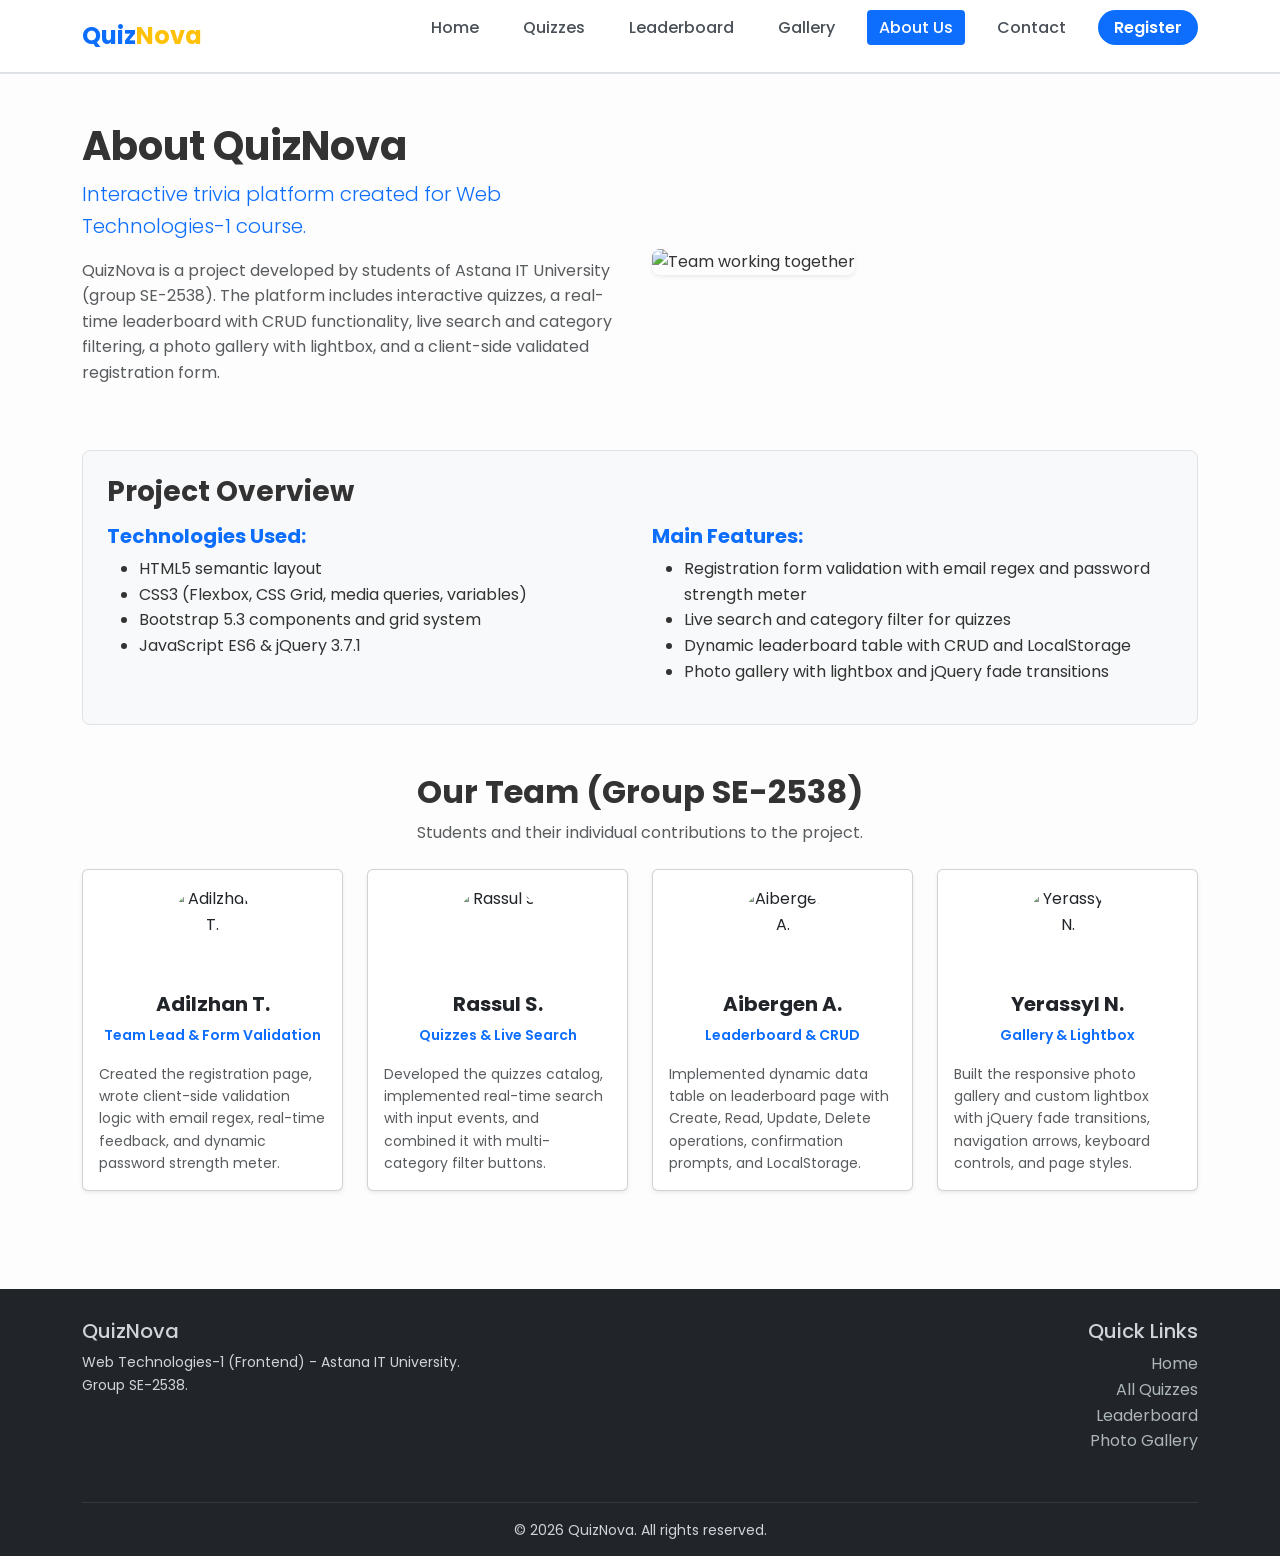
==== about.html @ 50691d1d "complete all Endterm requirements for QuizNova" ====
<!DOCTYPE html>
<html lang="en">
<head>
  <meta charset="UTF-8">
  <meta name="viewport" content="width=device-width, initial-scale=1.0">
  <title>QuizNova - About Us</title>
  
  <link rel="preconnect" href="https://fonts.googleapis.com">
  <link rel="preconnect" href="https://fonts.gstatic.com" crossorigin>
  <link href="https://fonts.googleapis.com/css2?family=Poppins:wght@400;500;600;700&display=swap" rel="stylesheet">
  
  <link href="https://cdn.jsdelivr.net/npm/bootstrap@5.3.3/dist/css/bootstrap.min.css" rel="stylesheet">
  <link rel="stylesheet" href="css/style.css">
</head>
<body>

  <header class="custom-header">
    <div class="container header-container">
      <a href="index.html" class="site-logo">Quiz<span>Nova</span></a>
      <nav class="custom-nav">
        <ul>
          <li><a href="index.html">Home</a></li>
          <li><a href="quizzes.html">Quizzes</a></li>
          <li><a href="leaderboard.html">Leaderboard</a></li>
          <li><a href="gallery.html">Gallery</a></li>
          <li><a href="about.html" class="active">About Us</a></li>
          <li><a href="contact.html">Contact</a></li>
          <li><a href="register.html" class="btn-nav-register">Register</a></li>
        </ul>
      </nav>
    </div>
  </header>

  <main class="container my-5">
    
    <section class="row align-items-center mb-5">
      <div class="col-12 col-md-6 mb-4 mb-md-0">
        <h1 class="fw-bold">About QuizNova</h1>
        <p class="lead text-primary">Interactive trivia platform created for Web Technologies-1 course.</p>
        <p class="text-muted">
          QuizNova is a project developed by students of Astana IT University (group SE-2538). 
          The platform includes interactive quizzes, a real-time leaderboard with CRUD functionality, live search and category filtering, a photo gallery with lightbox, and a client-side validated registration form.
        </p>
      </div>
      <div class="col-12 col-md-6">
        <img src="https://images.unsplash.com/photo-1522071820081-009f0129c71c?w=600&auto=format&fit=crop&q=60" 
             alt="Team working together" 
             class="img-fluid rounded-3 shadow-sm" 
             loading="lazy">
      </div>
    </section>

    <section class="p-4 bg-light rounded-3 border mb-5">
      <h3 class="fw-bold mb-3">Project Overview</h3>
      <div class="row g-4">
        <div class="col-md-6">
          <h5 class="fw-bold text-primary">Technologies Used:</h5>
          <ul>
            <li>HTML5 semantic layout</li>
            <li>CSS3 (Flexbox, CSS Grid, media queries, variables)</li>
            <li>Bootstrap 5.3 components and grid system</li>
            <li>JavaScript ES6 & jQuery 3.7.1</li>
          </ul>
        </div>
        <div class="col-md-6">
          <h5 class="fw-bold text-primary">Main Features:</h5>
          <ul>
            <li>Registration form validation with email regex and password strength meter</li>
            <li>Live search and category filter for quizzes</li>
            <li>Dynamic leaderboard table with CRUD and LocalStorage</li>
            <li>Photo gallery with lightbox and jQuery fade transitions</li>
          </ul>
        </div>
      </div>
    </section>

    <section>
      <div class="text-center mb-4">
        <h2 class="fw-bold">Our Team (Group SE-2538)</h2>
        <p class="text-muted">Students and their individual contributions to the project.</p>
      </div>

      <div class="row g-4">
        
        <div class="col-12 col-md-6 col-lg-3">
          <div class="card h-100 text-center shadow-sm p-3">
            <img src="https://images.unsplash.com/photo-1534528741775-53994a69daeb?w=300&auto=format&fit=crop&q=60" 
                 class="rounded-circle mx-auto mb-3" 
                 style="width: 90px; height: 90px; object-fit: cover;" 
                 alt="Adilzhan T." 
                 loading="lazy">
            <div class="card-body p-0">
              <h5 class="card-title fw-bold">Adilzhan T.</h5>
              <p class="text-primary small fw-semibold">Team Lead & Form Validation</p>
              <p class="card-text text-muted small text-start">
                Created the registration page, wrote client-side validation logic with email regex, real-time feedback, and dynamic password strength meter.
              </p>
            </div>
          </div>
        </div>

        <div class="col-12 col-md-6 col-lg-3">
          <div class="card h-100 text-center shadow-sm p-3">
            <img src="https://images.unsplash.com/photo-1507003211169-0a1dd7228f2d?w=300&auto=format&fit=crop&q=60" 
                 class="rounded-circle mx-auto mb-3" 
                 style="width: 90px; height: 90px; object-fit: cover;" 
                 alt="Rassul S." 
                 loading="lazy">
            <div class="card-body p-0">
              <h5 class="card-title fw-bold">Rassul S.</h5>
              <p class="text-primary small fw-semibold">Quizzes & Live Search</p>
              <p class="card-text text-muted small text-start">
                Developed the quizzes catalog, implemented real-time search with input events, and combined it with multi-category filter buttons.
              </p>
            </div>
          </div>
        </div>

        <div class="col-12 col-md-6 col-lg-3">
          <div class="card h-100 text-center shadow-sm p-3">
            <img src="https://images.unsplash.com/photo-1500648767791-00dcc994a43e?w=300&auto=format&fit=crop&q=60" 
                 class="rounded-circle mx-auto mb-3" 
                 style="width: 90px; height: 90px; object-fit: cover;" 
                 alt="Aibergen A." 
                 loading="lazy">
            <div class="card-body p-0">
              <h5 class="card-title fw-bold">Aibergen A.</h5>
              <p class="text-primary small fw-semibold">Leaderboard & CRUD</p>
              <p class="card-text text-muted small text-start">
                Implemented dynamic data table on leaderboard page with Create, Read, Update, Delete operations, confirmation prompts, and LocalStorage.
              </p>
            </div>
          </div>
        </div>

        <div class="col-12 col-md-6 col-lg-3">
          <div class="card h-100 text-center shadow-sm p-3">
            <img src="https://images.unsplash.com/photo-1517841905240-472988babdf9?w=300&auto=format&fit=crop&q=60" 
                 class="rounded-circle mx-auto mb-3" 
                 style="width: 90px; height: 90px; object-fit: cover;" 
                 alt="Yerassyl N." 
                 loading="lazy">
            <div class="card-body p-0">
              <h5 class="card-title fw-bold">Yerassyl N.</h5>
              <p class="text-primary small fw-semibold">Gallery & Lightbox</p>
              <p class="card-text text-muted small text-start">
                Built the responsive photo gallery and custom lightbox with jQuery fade transitions, navigation arrows, keyboard controls, and page styles.
              </p>
            </div>
          </div>
        </div>

      </div>
    </section>

  </main>

  <a href="#" class="floating-back-btn" title="Back to top">↑</a>

  <footer class="custom-footer">
    <div class="container">
      <div class="row">
        <div class="col-12 col-md-6 mb-3">
          <h5>QuizNova</h5>
          <p class="small">Web Technologies-1 (Frontend) - Astana IT University.<br>Group SE-2538.</p>
        </div>
        <div class="col-12 col-md-6 text-md-end mb-3">
          <h5>Quick Links</h5>
          <ul class="list-unstyled">
            <li><a href="index.html">Home</a></li>
            <li><a href="quizzes.html">All Quizzes</a></li>
            <li><a href="leaderboard.html">Leaderboard</a></li>
            <li><a href="gallery.html">Photo Gallery</a></li>
          </ul>
        </div>
      </div>
      <hr class="border-secondary">
      <div class="text-center small">
        &copy; 2026 QuizNova. All rights reserved.
      </div>
    </div>
  </footer>

  <script src="https://code.jquery.com/jquery-3.7.1.min.js"></script>
  <script src="https://cdn.jsdelivr.net/npm/bootstrap@5.3.3/dist/js/bootstrap.bundle.min.js"></script>
  <script src="js/script.js"></script>
</body>
</html>
---- css/style.css ----
/* ========================================================
   PROJECT: AITU QuizHub (Quiz & Trivia Website)
   CSS Stylesheet: /css/style.css
   Course: Web Technologies-1 (Frontend) - Astana IT University
   ======================================================== */

/* 1. CSS VARIABLES (:root) - Требование: минимум 3 переменные */
:root {
  --primary-color: #0d6efd;
  --primary-hover: #0b5ed7;
  --secondary-color: #ffc107;
  --dark-bg: #212529;
  --light-bg: #f8f9fa;
  --text-main: #333333;
  --border-color: #dee2e6;
}

/* 2. BASE STYLES & GOOGLE FONTS */
* {
  box-sizing: border-box;
  margin: 0;
  padding: 0;
}

body {
  font-family: 'Poppins', sans-serif;
  color: var(--text-main);
  background-color: #fdfdfd;
  line-height: 1.6;
  min-height: 100vh;
  display: flex;
  flex-direction: column;
}

main {
  flex: 1; /* Чтобы подвал всегда был прижат к низу страницы */
}

/* 3. HEADER & NAVIGATION (FLEXBOX) - Требование: Flexbox в header */
.custom-header {
  background-color: #ffffff;
  border-bottom: 2px solid var(--border-color);
  padding: 15px 0;
}

.header-container {
  display: flex;
  justify-content: space-between;
  align-items: center;
}

.site-logo {
  font-size: 1.5rem;
  font-weight: 700;
  color: var(--primary-color);
  text-decoration: none;
}

.site-logo span {
  color: var(--secondary-color);
}

.custom-nav ul {
  display: flex;
  list-style: none;
  gap: 20px;
}

.custom-nav a {
  text-decoration: none;
  color: #495057;
  font-weight: 500;
  padding: 6px 12px;
  border-radius: 4px;
  transition: all 0.2s ease;
}

/* :hover и :focus на ссылках навигации */
.custom-nav a:hover,
.custom-nav a:focus {
  color: var(--primary-color);
  background-color: #e9ecef;
  outline: none;
}

.custom-nav a.active {
  color: #ffffff;
  background-color: var(--primary-color);
}

/* 4. HERO SECTION */
.hero-section {
  background: linear-gradient(135deg, #0d6efd 0%, #004085 100%);
  color: #ffffff;
  padding: 60px 0;
  border-radius: 0 0 20px 20px;
  margin-bottom: 40px;
}

/* 5. FLEXBOX STATS BLOCK - Демонстрация Flexbox */
.stats-flex-container {
  display: flex;
  justify-content: space-around;
  flex-wrap: wrap;
  gap: 20px;
  margin-top: 30px;
}

.stat-item {
  background-color: #ffffff;
  padding: 20px 30px;
  border-radius: 10px;
  border: 1px solid var(--border-color);
  text-align: center;
  flex: 1;
  min-width: 180px;
}

.stat-number {
  font-size: 2rem;
  font-weight: bold;
  color: var(--primary-color);
}

/* 6. CSS GRID - Требование: Layout with Grid */
.quizzes-grid {
  display: grid;
  grid-template-columns: repeat(3, 1fr);
  gap: 25px;
  margin-top: 25px;
}

/* 7. POSITIONING (RELATIVE & ABSOLUTE) - Требование: позиционирование */
.quiz-card-wrapper {
  position: relative; /* Относительное позиционирование для родителя */
  background: #ffffff;
  border: 1px solid var(--border-color);
  border-radius: 10px;
  overflow: hidden;
  box-shadow: 0 4px 6px rgba(0,0,0,0.05);
  transition: transform 0.2s ease;
}

.quiz-card-wrapper:hover {
  transform: translateY(-5px);
}

.quiz-badge {
  position: absolute; /* Абсолютное позиционирование для бейджа */
  top: 15px;
  right: 15px;
  background-color: var(--secondary-color);
  color: #000;
  font-weight: bold;
  font-size: 0.75rem;
  padding: 4px 10px;
  border-radius: 20px;
  text-transform: uppercase;
}

/* POSITIONING (FIXED) - Плавающая кнопка помощи / наверх */
.floating-back-btn {
  position: fixed;
  bottom: 20px;
  right: 20px;
  background-color: var(--dark-bg);
  color: #fff;
  border-radius: 50%;
  width: 45px;
  height: 45px;
  display: flex;
  align-items: center;
  justify-content: center;
  text-decoration: none;
  font-weight: bold;
  box-shadow: 0 4px 8px rgba(0,0,0,0.3);
  z-index: 1000;
}

.floating-back-btn:hover {
  background-color: var(--primary-color);
  color: #ffffff;
}

/* 8. BUTTONS (:hover & :focus) */
.custom-btn {
  background-color: var(--primary-color);
  color: #ffffff;
  padding: 10px 24px;
  border-radius: 6px;
  border: none;
  font-size: 1rem;
  cursor: pointer;
  text-decoration: none;
  display: inline-block;
  transition: background-color 0.2s;
}

.custom-btn:hover {
  background-color: var(--primary-hover);
  color: #ffffff;
}

.custom-btn:focus {
  outline: 3px solid rgba(13, 110, 253, 0.4);
}

/* 9. PSEUDO-CLASS :nth-child() - Требование: стилизация таблицы лидеров */
.leaderboard-table {
  width: 100%;
  border-collapse: collapse;
  margin-top: 20px;
  background-color: #fff;
  border-radius: 8px;
  overflow: hidden;
}

.leaderboard-table th,
.leaderboard-table td {
  padding: 14px 18px;
  text-align: left;
  border-bottom: 1px solid var(--border-color);
}

.leaderboard-table thead {
  background-color: var(--dark-bg);
  color: #ffffff;
}

/* Чередование строк таблицы через :nth-child */
.leaderboard-table tbody tr:nth-child(even) {
  background-color: #f2f7ff;
}

.leaderboard-table tbody tr:hover {
  background-color: #e2edff;
}

/* Выделение первого места золотым цветом через :nth-child(1) */
.leaderboard-table tbody tr:nth-child(1) td:first-child {
  font-weight: bold;
  color: #d4a000;
}

/* 10. FOOTER STYLING */
.custom-footer {
  background-color: var(--dark-bg);
  color: #ced4da;
  padding: 30px 0 15px 0;
  margin-top: 50px;
}

.custom-footer a {
  color: #adb5bd;
  text-decoration: none;
}

.custom-footer a:hover {
  color: #ffffff;
}

/* 11. RESPONSIVE DESIGN (@media queries) - Требование: минимум 2 брейкпоинта */

/* Брейкпоинт 1: Планшеты (меньше 992px) */
@media (max-width: 992px) {
  .quizzes-grid {
    grid-template-columns: repeat(2, 1fr); /* 2 колонки вместо 3 */
  }

  .hero-section h1 {
    font-size: 2rem;
  }
}

/* Брейкпоинт 2: Мобильные телефоны (меньше 768px) */
@media (max-width: 768px) {
  /* Меню перестраивается в колонку */
  .header-container {
    flex-direction: column;
    gap: 15px;
  }

  .custom-nav ul {
    flex-direction: column;
    text-align: center;
    gap: 10px;
    width: 100%;
  }

  .quizzes-grid {
    grid-template-columns: 1fr; /* 1 колонка на смартфонах */
  }

  .stats-flex-container {
    flex-direction: column;
  }

  .stat-item {
    width: 100%;
  }
}


.btn-nav-register {
  background-color: var(--primary-color) !important;
  color: #ffffff !important;
  font-weight: 600 !important;
  border-radius: 20px !important;
  padding: 6px 16px !important;
  transition: all 0.2s ease !important;
}

.btn-nav-register:hover {
  background-color: var(--primary-hover) !important;
  box-shadow: 0 3px 8px rgba(13, 110, 253, 0.4);
}

.password-strength-meter {
  height: 8px;
  background-color: #e9ecef;
  border-radius: 4px;
  overflow: hidden;
  margin-top: 8px;
  margin-bottom: 5px;
}

.password-strength-bar {
  height: 100%;
  width: 0%;
  transition: width 0.3s ease, background-color 0.3s ease;
}

.strength-weak {
  width: 33%;
  background-color: #dc3545;
}

.strength-medium {
  width: 66%;
  background-color: #ffc107;
}

.strength-strong {
  width: 100%;
  background-color: #198754;
}

.password-feedback-text {
  font-size: 0.85rem;
  font-weight: 500;
}

.realtime-feedback {
  font-size: 0.85rem;
  margin-top: 4px;
  display: flex;
  align-items: center;
  gap: 5px;
}

.realtime-feedback.valid {
  color: #198754;
}

.realtime-feedback.invalid {
  color: #dc3545;
}

.search-wrapper {
  position: relative;
  max-width: 600px;
  margin: 0 auto 25px auto;
}

.search-wrapper .search-icon {
  position: absolute;
  left: 15px;
  top: 50%;
  transform: translateY(-50%);
  color: #6c757d;
  font-size: 1.1rem;
}

.search-wrapper input {
  padding-left: 45px;
  padding-right: 40px;
  height: 48px;
  border-radius: 25px;
  border: 2px solid #dee2e6;
  font-size: 1rem;
  transition: border-color 0.2s, box-shadow 0.2s;
}

.search-wrapper input:focus {
  border-color: var(--primary-color);
  box-shadow: 0 0 0 0.25rem rgba(13, 110, 253, 0.15);
}

.search-wrapper .clear-search-btn {
  position: absolute;
  right: 15px;
  top: 50%;
  transform: translateY(-50%);
  background: none;
  border: none;
  color: #6c757d;
  font-size: 1.2rem;
  cursor: pointer;
  display: none;
}

.search-wrapper .clear-search-btn:hover {
  color: #000;
}

.category-filter-btn {
  border-radius: 20px;
  padding: 6px 18px;
  font-size: 0.9rem;
  transition: all 0.2s;
}

.category-filter-btn.active {
  background-color: var(--primary-color);
  color: #fff;
  border-color: var(--primary-color);
  box-shadow: 0 2px 6px rgba(13, 110, 253, 0.3);
}

.crud-table-header {
  display: flex;
  justify-content: space-between;
  align-items: center;
  flex-wrap: wrap;
  gap: 15px;
  margin-bottom: 20px;
}

.table-action-btn {
  padding: 4px 10px;
  font-size: 0.85rem;
  border-radius: 5px;
  margin-right: 5px;
}

.row-highlight {
  animation: rowHighlightAnim 1.8s ease-out;
}

@keyframes rowHighlightAnim {
  0% { background-color: #d1e7dd; }
  100% { background-color: transparent; }
}

.gallery-grid {
  display: grid;
  grid-template-columns: repeat(3, 1fr);
  gap: 24px;
}

@media (max-width: 992px) {
  .gallery-grid {
    grid-template-columns: repeat(2, 1fr);
  }
}

@media (max-width: 576px) {
  .gallery-grid {
    grid-template-columns: 1fr;
  }
}

.gallery-card {
  position: relative;
  border-radius: 12px;
  overflow: hidden;
  box-shadow: 0 4px 12px rgba(0,0,0,0.08);
  cursor: pointer;
  background-color: #fff;
  transition: transform 0.3s ease, box-shadow 0.3s ease;
}

.gallery-card:hover {
  transform: translateY(-6px);
  box-shadow: 0 8px 24px rgba(0,0,0,0.15);
}

.gallery-card img {
  width: 100%;
  height: 220px;
  object-fit: cover;
  transition: transform 0.4s ease;
}

.gallery-card:hover img {
  transform: scale(1.05);
}

.gallery-card .gallery-info {
  padding: 14px 18px;
}

.gallery-card .gallery-badge {
  position: absolute;
  top: 12px;
  right: 12px;
  background-color: rgba(13, 110, 253, 0.9);
  color: #fff;
  font-size: 0.75rem;
  font-weight: 600;
  padding: 4px 10px;
  border-radius: 20px;
  backdrop-filter: blur(4px);
}

.custom-lightbox {
  position: fixed;
  top: 0;
  left: 0;
  width: 100vw;
  height: 100vh;
  background-color: rgba(0, 0, 0, 0.92);
  z-index: 10500;
  display: none;
  justify-content: center;
  align-items: center;
  flex-direction: column;
}

.lightbox-content-box {
  position: relative;
  max-width: 85vw;
  max-height: 80vh;
  display: flex;
  flex-direction: column;
  align-items: center;
}

.lightbox-content-box img {
  max-width: 100%;
  max-height: 72vh;
  border-radius: 8px;
  box-shadow: 0 10px 40px rgba(0,0,0,0.8);
  object-fit: contain;
}

.lightbox-caption-box {
  color: #f8f9fa;
  margin-top: 15px;
  text-align: center;
}

.lightbox-caption-box h5 {
  font-size: 1.15rem;
  margin-bottom: 4px;
  font-weight: 600;
}

.lightbox-caption-box p {
  font-size: 0.9rem;
  color: #adb5bd;
  margin-bottom: 0;
}

.lightbox-btn {
  background-color: rgba(255, 255, 255, 0.15);
  border: 1px solid rgba(255, 255, 255, 0.3);
  color: #ffffff;
  width: 50px;
  height: 50px;
  border-radius: 50%;
  font-size: 1.5rem;
  cursor: pointer;
  display: flex;
  align-items: center;
  justify-content: center;
  transition: all 0.2s ease;
  user-select: none;
}

.lightbox-btn:hover {
  background-color: rgba(255, 255, 255, 0.35);
  color: #ffffff;
  transform: scale(1.1);
}

.lightbox-nav-prev {
  position: absolute;
  left: 30px;
  top: 50%;
  transform: translateY(-50%);
}

.lightbox-nav-next {
  position: absolute;
  right: 30px;
  top: 50%;
  transform: translateY(-50%);
}

.lightbox-close-btn {
  position: absolute;
  top: 25px;
  right: 35px;
  font-size: 2rem;
  line-height: 1;
}

.lightbox-counter-badge {
  position: absolute;
  top: 30px;
  left: 35px;
  color: #ced4da;
  font-size: 0.95rem;
  font-weight: 500;
}


.quiz-option-btn {
  display: block;
  width: 100%;
  text-align: left;
  padding: 12px 18px;
  margin-bottom: 10px;
  background-color: #f8f9fa;
  border: 2px solid #dee2e6;
  border-radius: 8px;
  font-size: 0.95rem;
  font-weight: 500;
  color: #333;
  transition: all 0.2s ease;
  cursor: pointer;
}

.quiz-option-btn:hover:not(:disabled) {
  background-color: #e9ecef;
  border-color: var(--primary-color);
  transform: translateX(4px);
}

.quiz-option-btn.correct {
  background-color: #d1e7dd !important;
  border-color: #198754 !important;
  color: #0f5132 !important;
  font-weight: 600;
}

.quiz-option-btn.wrong {
  background-color: #f8d7da !important;
  border-color: #dc3545 !important;
  color: #842029 !important;
  font-weight: 600;
}
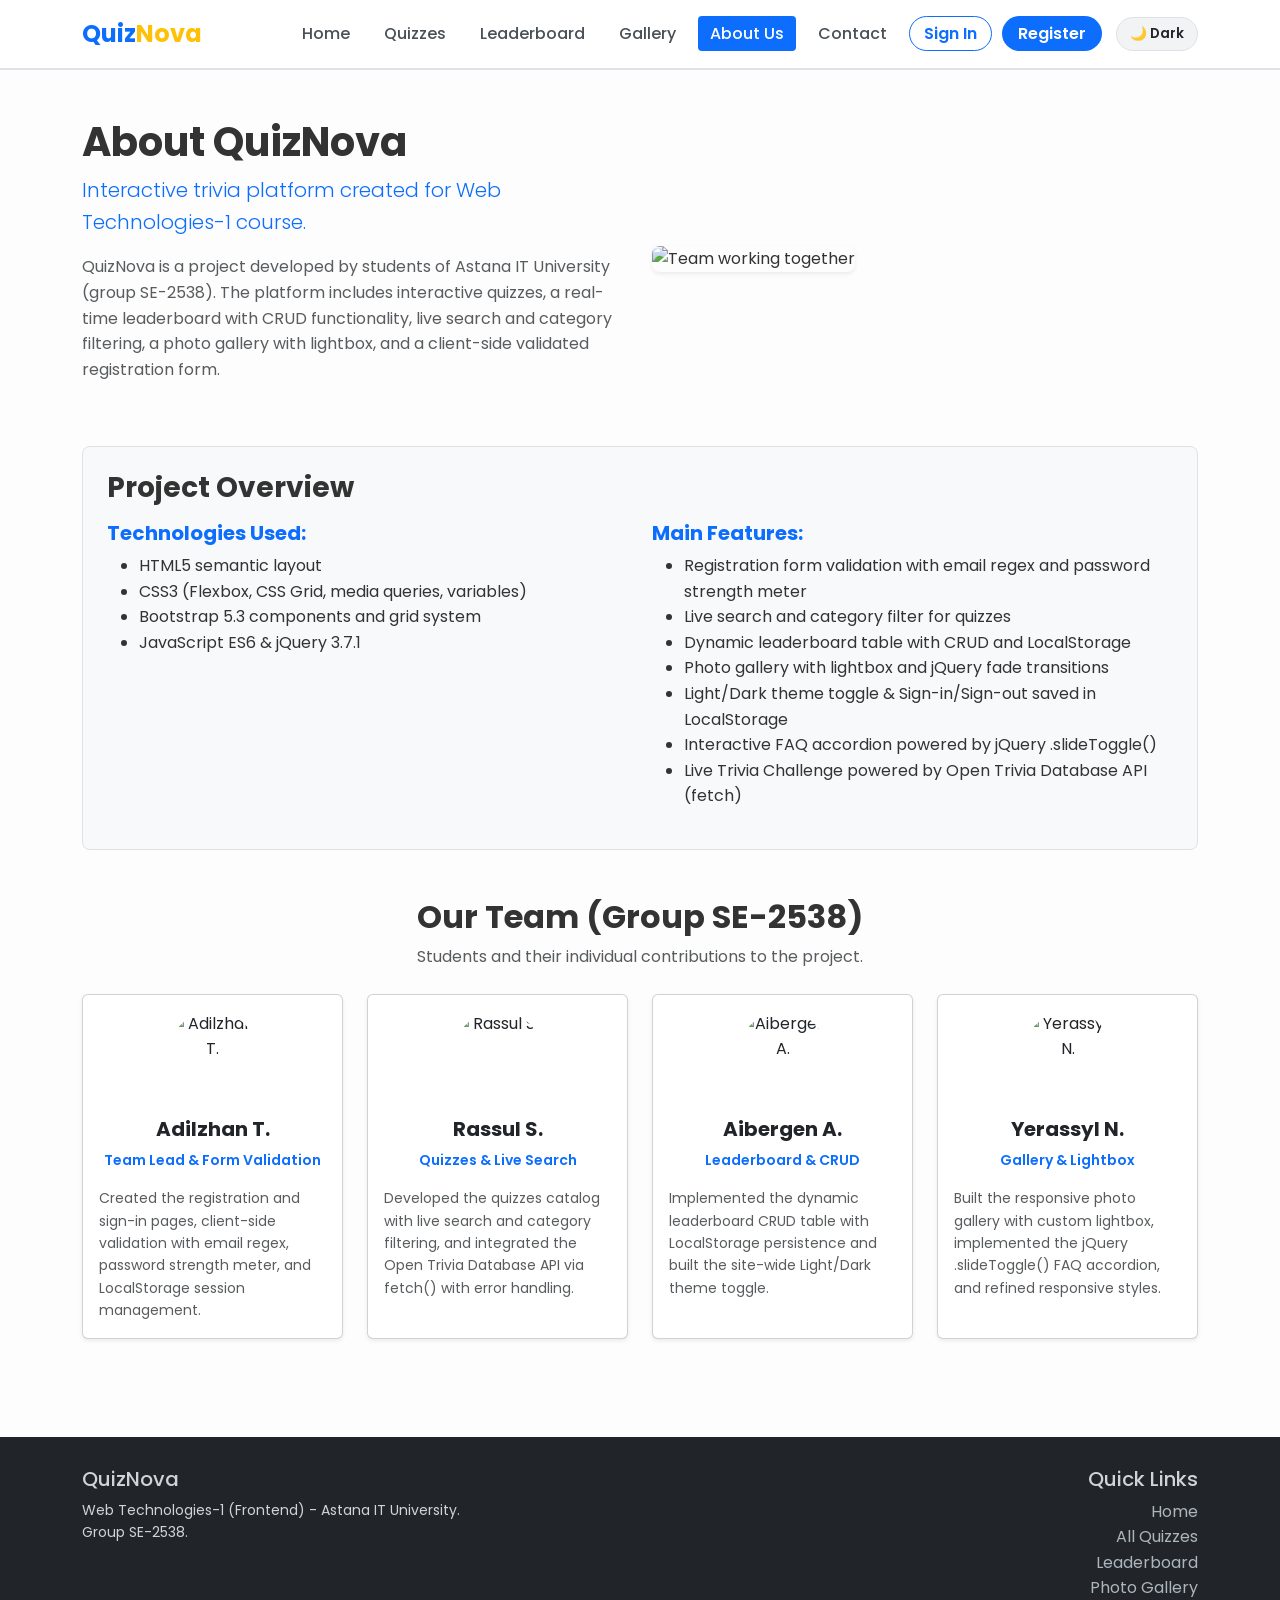
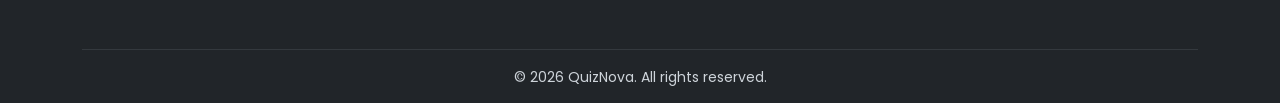
==== commit 9c4cabc9: "Add files via upload" ====
--- a/about.html
+++ b/about.html
@@ -1,188 +1,210 @@
-<!DOCTYPE html>
-<html lang="en">
-<head>
-  <meta charset="UTF-8">
-  <meta name="viewport" content="width=device-width, initial-scale=1.0">
-  <title>QuizNova - About Us</title>
-  
-  <link rel="preconnect" href="https://fonts.googleapis.com">
-  <link rel="preconnect" href="https://fonts.gstatic.com" crossorigin>
-  <link href="https://fonts.googleapis.com/css2?family=Poppins:wght@400;500;600;700&display=swap" rel="stylesheet">
-  
-  <link href="https://cdn.jsdelivr.net/npm/bootstrap@5.3.3/dist/css/bootstrap.min.css" rel="stylesheet">
-  <link rel="stylesheet" href="css/style.css">
-</head>
-<body>
-
-  <header class="custom-header">
-    <div class="container header-container">
-      <a href="index.html" class="site-logo">Quiz<span>Nova</span></a>
-      <nav class="custom-nav">
-        <ul>
-          <li><a href="index.html">Home</a></li>
-          <li><a href="quizzes.html">Quizzes</a></li>
-          <li><a href="leaderboard.html">Leaderboard</a></li>
-          <li><a href="gallery.html">Gallery</a></li>
-          <li><a href="about.html" class="active">About Us</a></li>
-          <li><a href="contact.html">Contact</a></li>
-          <li><a href="register.html" class="btn-nav-register">Register</a></li>
-        </ul>
-      </nav>
-    </div>
-  </header>
-
-  <main class="container my-5">
-    
-    <section class="row align-items-center mb-5">
-      <div class="col-12 col-md-6 mb-4 mb-md-0">
-        <h1 class="fw-bold">About QuizNova</h1>
-        <p class="lead text-primary">Interactive trivia platform created for Web Technologies-1 course.</p>
-        <p class="text-muted">
-          QuizNova is a project developed by students of Astana IT University (group SE-2538). 
-          The platform includes interactive quizzes, a real-time leaderboard with CRUD functionality, live search and category filtering, a photo gallery with lightbox, and a client-side validated registration form.
-        </p>
-      </div>
-      <div class="col-12 col-md-6">
-        <img src="https://images.unsplash.com/photo-1522071820081-009f0129c71c?w=600&auto=format&fit=crop&q=60" 
-             alt="Team working together" 
-             class="img-fluid rounded-3 shadow-sm" 
-             loading="lazy">
-      </div>
-    </section>
-
-    <section class="p-4 bg-light rounded-3 border mb-5">
-      <h3 class="fw-bold mb-3">Project Overview</h3>
-      <div class="row g-4">
-        <div class="col-md-6">
-          <h5 class="fw-bold text-primary">Technologies Used:</h5>
-          <ul>
-            <li>HTML5 semantic layout</li>
-            <li>CSS3 (Flexbox, CSS Grid, media queries, variables)</li>
-            <li>Bootstrap 5.3 components and grid system</li>
-            <li>JavaScript ES6 & jQuery 3.7.1</li>
-          </ul>
-        </div>
-        <div class="col-md-6">
-          <h5 class="fw-bold text-primary">Main Features:</h5>
-          <ul>
-            <li>Registration form validation with email regex and password strength meter</li>
-            <li>Live search and category filter for quizzes</li>
-            <li>Dynamic leaderboard table with CRUD and LocalStorage</li>
-            <li>Photo gallery with lightbox and jQuery fade transitions</li>
-          </ul>
-        </div>
-      </div>
-    </section>
-
-    <section>
-      <div class="text-center mb-4">
-        <h2 class="fw-bold">Our Team (Group SE-2538)</h2>
-        <p class="text-muted">Students and their individual contributions to the project.</p>
-      </div>
-
-      <div class="row g-4">
-        
-        <div class="col-12 col-md-6 col-lg-3">
-          <div class="card h-100 text-center shadow-sm p-3">
-            <img src="https://images.unsplash.com/photo-1534528741775-53994a69daeb?w=300&auto=format&fit=crop&q=60" 
-                 class="rounded-circle mx-auto mb-3" 
-                 style="width: 90px; height: 90px; object-fit: cover;" 
-                 alt="Adilzhan T." 
-                 loading="lazy">
-            <div class="card-body p-0">
-              <h5 class="card-title fw-bold">Adilzhan T.</h5>
-              <p class="text-primary small fw-semibold">Team Lead & Form Validation</p>
-              <p class="card-text text-muted small text-start">
-                Created the registration page, wrote client-side validation logic with email regex, real-time feedback, and dynamic password strength meter.
-              </p>
-            </div>
-          </div>
-        </div>
-
-        <div class="col-12 col-md-6 col-lg-3">
-          <div class="card h-100 text-center shadow-sm p-3">
-            <img src="https://images.unsplash.com/photo-1507003211169-0a1dd7228f2d?w=300&auto=format&fit=crop&q=60" 
-                 class="rounded-circle mx-auto mb-3" 
-                 style="width: 90px; height: 90px; object-fit: cover;" 
-                 alt="Rassul S." 
-                 loading="lazy">
-            <div class="card-body p-0">
-              <h5 class="card-title fw-bold">Rassul S.</h5>
-              <p class="text-primary small fw-semibold">Quizzes & Live Search</p>
-              <p class="card-text text-muted small text-start">
-                Developed the quizzes catalog, implemented real-time search with input events, and combined it with multi-category filter buttons.
-              </p>
-            </div>
-          </div>
-        </div>
-
-        <div class="col-12 col-md-6 col-lg-3">
-          <div class="card h-100 text-center shadow-sm p-3">
-            <img src="https://images.unsplash.com/photo-1500648767791-00dcc994a43e?w=300&auto=format&fit=crop&q=60" 
-                 class="rounded-circle mx-auto mb-3" 
-                 style="width: 90px; height: 90px; object-fit: cover;" 
-                 alt="Aibergen A." 
-                 loading="lazy">
-            <div class="card-body p-0">
-              <h5 class="card-title fw-bold">Aibergen A.</h5>
-              <p class="text-primary small fw-semibold">Leaderboard & CRUD</p>
-              <p class="card-text text-muted small text-start">
-                Implemented dynamic data table on leaderboard page with Create, Read, Update, Delete operations, confirmation prompts, and LocalStorage.
-              </p>
-            </div>
-          </div>
-        </div>
-
-        <div class="col-12 col-md-6 col-lg-3">
-          <div class="card h-100 text-center shadow-sm p-3">
-            <img src="https://images.unsplash.com/photo-1517841905240-472988babdf9?w=300&auto=format&fit=crop&q=60" 
-                 class="rounded-circle mx-auto mb-3" 
-                 style="width: 90px; height: 90px; object-fit: cover;" 
-                 alt="Yerassyl N." 
-                 loading="lazy">
-            <div class="card-body p-0">
-              <h5 class="card-title fw-bold">Yerassyl N.</h5>
-              <p class="text-primary small fw-semibold">Gallery & Lightbox</p>
-              <p class="card-text text-muted small text-start">
-                Built the responsive photo gallery and custom lightbox with jQuery fade transitions, navigation arrows, keyboard controls, and page styles.
-              </p>
-            </div>
-          </div>
-        </div>
-
-      </div>
-    </section>
-
-  </main>
-
-  <a href="#" class="floating-back-btn" title="Back to top">↑</a>
-
-  <footer class="custom-footer">
-    <div class="container">
-      <div class="row">
-        <div class="col-12 col-md-6 mb-3">
-          <h5>QuizNova</h5>
-          <p class="small">Web Technologies-1 (Frontend) - Astana IT University.<br>Group SE-2538.</p>
-        </div>
-        <div class="col-12 col-md-6 text-md-end mb-3">
-          <h5>Quick Links</h5>
-          <ul class="list-unstyled">
-            <li><a href="index.html">Home</a></li>
-            <li><a href="quizzes.html">All Quizzes</a></li>
-            <li><a href="leaderboard.html">Leaderboard</a></li>
-            <li><a href="gallery.html">Photo Gallery</a></li>
-          </ul>
-        </div>
-      </div>
-      <hr class="border-secondary">
-      <div class="text-center small">
-        &copy; 2026 QuizNova. All rights reserved.
-      </div>
-    </div>
-  </footer>
-
-  <script src="https://code.jquery.com/jquery-3.7.1.min.js"></script>
-  <script src="https://cdn.jsdelivr.net/npm/bootstrap@5.3.3/dist/js/bootstrap.bundle.min.js"></script>
-  <script src="js/script.js"></script>
-</body>
-</html>
+<!DOCTYPE html>
+<html lang="en">
+<head>
+  <meta charset="UTF-8">
+  <meta name="viewport" content="width=device-width, initial-scale=1.0">
+  <title>QuizNova - About Us</title>
+  
+  <link rel="preconnect" href="https://fonts.googleapis.com">
+  <link rel="preconnect" href="https://fonts.gstatic.com" crossorigin>
+  <link href="https://fonts.googleapis.com/css2?family=Poppins:wght@400;500;600;700&display=swap" rel="stylesheet">
+  
+  <link href="https://cdn.jsdelivr.net/npm/bootstrap@5.3.3/dist/css/bootstrap.min.css" rel="stylesheet">
+  <link rel="stylesheet" href="css/style.css">
+  <script>
+    (function () {
+      var savedTheme = localStorage.getItem("quiznova_theme");
+      if (savedTheme === "dark") {
+        document.documentElement.setAttribute("data-theme", "dark");
+        document.documentElement.setAttribute("data-bs-theme", "dark");
+      }
+    })();
+  </script>
+</head>
+<body>
+
+    <header class="custom-header">
+    <div class="container header-container">
+      <a href="index.html" class="site-logo">Quiz<span>Nova</span></a>
+      <nav class="custom-nav">
+        <ul>
+          <li><a href="index.html">Home</a></li>
+          <li><a href="quizzes.html">Quizzes</a></li>
+          <li><a href="leaderboard.html">Leaderboard</a></li>
+          <li><a href="gallery.html">Gallery</a></li>
+          <li><a href="about.html" class="active">About Us</a></li>
+          <li><a href="contact.html">Contact</a></li>
+          <li class="nav-guest-only"><a href="signin.html" class="btn-nav-signin">Sign In</a></li>
+          <li class="nav-guest-only"><a href="register.html" class="btn-nav-register">Register</a></li>
+          <li class="nav-user-only" style="display: none;">
+            <a href="signin.html" class="nav-user-pill" id="navUserBadge">👤 <span id="navUserName">Player</span></a>
+          </li>
+          <li class="nav-user-only" style="display: none;">
+            <button type="button" id="navSignOutBtn" class="btn-nav-signout">Sign Out</button>
+          </li>
+        </ul>
+        <div class="header-controls">
+          <button type="button" id="themeToggleBtn" class="theme-toggle-btn" aria-label="Toggle color theme">🌙 Dark</button>
+        </div>
+      </nav>
+    </div>
+  </header>
+
+  <main class="container my-5">
+    
+    <section class="row align-items-center mb-5">
+      <div class="col-12 col-md-6 mb-4 mb-md-0">
+        <h1 class="fw-bold">About QuizNova</h1>
+        <p class="lead text-primary">Interactive trivia platform created for Web Technologies-1 course.</p>
+        <p class="text-muted">
+          QuizNova is a project developed by students of Astana IT University (group SE-2538). 
+          The platform includes interactive quizzes, a real-time leaderboard with CRUD functionality, live search and category filtering, a photo gallery with lightbox, and a client-side validated registration form.
+        </p>
+      </div>
+      <div class="col-12 col-md-6">
+        <img src="https://images.unsplash.com/photo-1522071820081-009f0129c71c?w=600&auto=format&fit=crop&q=60" 
+             alt="Team working together" 
+             class="img-fluid rounded-3 shadow-sm" 
+             loading="lazy">
+      </div>
+    </section>
+
+    <section class="p-4 bg-light rounded-3 border mb-5">
+      <h3 class="fw-bold mb-3">Project Overview</h3>
+      <div class="row g-4">
+        <div class="col-md-6">
+          <h5 class="fw-bold text-primary">Technologies Used:</h5>
+          <ul>
+            <li>HTML5 semantic layout</li>
+            <li>CSS3 (Flexbox, CSS Grid, media queries, variables)</li>
+            <li>Bootstrap 5.3 components and grid system</li>
+            <li>JavaScript ES6 & jQuery 3.7.1</li>
+          </ul>
+        </div>
+        <div class="col-md-6">
+          <h5 class="fw-bold text-primary">Main Features:</h5>
+          <ul>
+            <li>Registration form validation with email regex and password strength meter</li>
+            <li>Live search and category filter for quizzes</li>
+            <li>Dynamic leaderboard table with CRUD and LocalStorage</li>
+            <li>Photo gallery with lightbox and jQuery fade transitions</li>
+            <li>Light/Dark theme toggle &amp; Sign-in/Sign-out saved in LocalStorage</li>
+            <li>Interactive FAQ accordion powered by jQuery .slideToggle()</li>
+            <li>Live Trivia Challenge powered by Open Trivia Database API (fetch)</li>
+          </ul>
+        </div>
+      </div>
+    </section>
+
+    <section>
+      <div class="text-center mb-4">
+        <h2 class="fw-bold">Our Team (Group SE-2538)</h2>
+        <p class="text-muted">Students and their individual contributions to the project.</p>
+      </div>
+
+      <div class="row g-4">
+        
+        <div class="col-12 col-md-6 col-lg-3">
+          <div class="card h-100 text-center shadow-sm p-3">
+            <img src="https://images.unsplash.com/photo-1534528741775-53994a69daeb?w=300&auto=format&fit=crop&q=60" 
+                 class="rounded-circle mx-auto mb-3" 
+                 style="width: 90px; height: 90px; object-fit: cover;" 
+                 alt="Adilzhan T." 
+                 loading="lazy">
+            <div class="card-body p-0">
+              <h5 class="card-title fw-bold">Adilzhan T.</h5>
+              <p class="text-primary small fw-semibold">Team Lead & Form Validation</p>
+              <p class="card-text text-muted small text-start">
+                Created the registration and sign-in pages, client-side validation with email regex, password strength meter, and LocalStorage session management.
+              </p>
+            </div>
+          </div>
+        </div>
+
+        <div class="col-12 col-md-6 col-lg-3">
+          <div class="card h-100 text-center shadow-sm p-3">
+            <img src="https://images.unsplash.com/photo-1507003211169-0a1dd7228f2d?w=300&auto=format&fit=crop&q=60" 
+                 class="rounded-circle mx-auto mb-3" 
+                 style="width: 90px; height: 90px; object-fit: cover;" 
+                 alt="Rassul S." 
+                 loading="lazy">
+            <div class="card-body p-0">
+              <h5 class="card-title fw-bold">Rassul S.</h5>
+              <p class="text-primary small fw-semibold">Quizzes & Live Search</p>
+              <p class="card-text text-muted small text-start">
+                Developed the quizzes catalog with live search and category filtering, and integrated the Open Trivia Database API via fetch() with error handling.
+              </p>
+            </div>
+          </div>
+        </div>
+
+        <div class="col-12 col-md-6 col-lg-3">
+          <div class="card h-100 text-center shadow-sm p-3">
+            <img src="https://images.unsplash.com/photo-1500648767791-00dcc994a43e?w=300&auto=format&fit=crop&q=60" 
+                 class="rounded-circle mx-auto mb-3" 
+                 style="width: 90px; height: 90px; object-fit: cover;" 
+                 alt="Aibergen A." 
+                 loading="lazy">
+            <div class="card-body p-0">
+              <h5 class="card-title fw-bold">Aibergen A.</h5>
+              <p class="text-primary small fw-semibold">Leaderboard & CRUD</p>
+              <p class="card-text text-muted small text-start">
+                Implemented the dynamic leaderboard CRUD table with LocalStorage persistence and built the site-wide Light/Dark theme toggle.
+              </p>
+            </div>
+          </div>
+        </div>
+
+        <div class="col-12 col-md-6 col-lg-3">
+          <div class="card h-100 text-center shadow-sm p-3">
+            <img src="https://images.unsplash.com/photo-1517841905240-472988babdf9?w=300&auto=format&fit=crop&q=60" 
+                 class="rounded-circle mx-auto mb-3" 
+                 style="width: 90px; height: 90px; object-fit: cover;" 
+                 alt="Yerassyl N." 
+                 loading="lazy">
+            <div class="card-body p-0">
+              <h5 class="card-title fw-bold">Yerassyl N.</h5>
+              <p class="text-primary small fw-semibold">Gallery & Lightbox</p>
+              <p class="card-text text-muted small text-start">
+                Built the responsive photo gallery with custom lightbox, implemented the jQuery .slideToggle() FAQ accordion, and refined responsive styles.
+              </p>
+            </div>
+          </div>
+        </div>
+
+      </div>
+    </section>
+
+  </main>
+
+  <a href="#" class="floating-back-btn" title="Back to top">↑</a>
+
+  <footer class="custom-footer">
+    <div class="container">
+      <div class="row">
+        <div class="col-12 col-md-6 mb-3">
+          <h5>QuizNova</h5>
+          <p class="small">Web Technologies-1 (Frontend) - Astana IT University.<br>Group SE-2538.</p>
+        </div>
+        <div class="col-12 col-md-6 text-md-end mb-3">
+          <h5>Quick Links</h5>
+          <ul class="list-unstyled">
+            <li><a href="index.html">Home</a></li>
+            <li><a href="quizzes.html">All Quizzes</a></li>
+            <li><a href="leaderboard.html">Leaderboard</a></li>
+            <li><a href="gallery.html">Photo Gallery</a></li>
+          </ul>
+        </div>
+      </div>
+      <hr class="border-secondary">
+      <div class="text-center small">
+        &copy; 2026 QuizNova. All rights reserved.
+      </div>
+    </div>
+  </footer>
+
+  <script src="https://code.jquery.com/jquery-3.7.1.min.js"></script>
+  <script src="https://cdn.jsdelivr.net/npm/bootstrap@5.3.3/dist/js/bootstrap.bundle.min.js"></script>
+  <script src="js/script.js"></script>
+</body>
+</html>
--- a/css/style.css
+++ b/css/style.css
@@ -651,3 +651,393 @@
   color: #842029 !important;
   font-weight: 600;
 }
+
+
+/* ========================================================
+   FINAL PROJECT: THEME TOGGLE, AUTH UI, FAQ & LIVE API
+   ======================================================== */
+
+.header-container {
+  gap: 16px;
+  flex-wrap: wrap;
+}
+
+.custom-nav {
+  display: flex;
+  align-items: center;
+  gap: 14px;
+  flex-wrap: wrap;
+}
+
+.custom-nav ul {
+  align-items: center;
+  flex-wrap: wrap;
+  gap: 10px;
+  margin-bottom: 0;
+}
+
+.header-controls {
+  display: flex;
+  align-items: center;
+  gap: 8px;
+}
+
+.theme-toggle-btn {
+  background-color: #f1f3f5;
+  color: #212529;
+  border: 1px solid var(--border-color);
+  border-radius: 20px;
+  padding: 5px 13px;
+  font-size: 0.85rem;
+  font-weight: 600;
+  cursor: pointer;
+  transition: all 0.2s ease;
+  white-space: nowrap;
+}
+
+.theme-toggle-btn:hover {
+  border-color: var(--primary-color);
+  color: var(--primary-color);
+}
+
+.btn-nav-signin {
+  border: 1px solid var(--primary-color);
+  color: var(--primary-color) !important;
+  border-radius: 20px !important;
+  padding: 5px 14px !important;
+  font-weight: 600 !important;
+}
+
+.btn-nav-signin:hover,
+.btn-nav-signin.active {
+  background-color: var(--primary-color) !important;
+  color: #ffffff !important;
+}
+
+.nav-user-pill {
+  display: inline-flex;
+  align-items: center;
+  gap: 8px;
+  background-color: #e7f1ff;
+  color: #0b5ed7;
+  padding: 5px 12px;
+  border-radius: 20px;
+  font-size: 0.85rem;
+  font-weight: 600;
+  text-decoration: none;
+}
+
+.btn-nav-signout {
+  background-color: transparent;
+  color: #dc3545;
+  border: 1px solid #dc3545;
+  border-radius: 20px;
+  padding: 4px 12px;
+  font-size: 0.82rem;
+  font-weight: 600;
+  cursor: pointer;
+  transition: all 0.2s ease;
+}
+
+.btn-nav-signout:hover {
+  background-color: #dc3545;
+  color: #ffffff;
+}
+
+/* FAQ ACCORDION (jQuery slideToggle) */
+.faq-section {
+  max-width: 860px;
+  margin: 0 auto;
+}
+
+.faq-item {
+  background-color: #ffffff;
+  border: 1px solid var(--border-color);
+  border-radius: 10px;
+  margin-bottom: 12px;
+  overflow: hidden;
+  box-shadow: 0 2px 6px rgba(0, 0, 0, 0.04);
+  transition: border-color 0.2s ease;
+}
+
+.faq-item.open {
+  border-color: var(--primary-color);
+}
+
+.faq-question {
+  width: 100%;
+  background: none;
+  border: none;
+  padding: 16px 20px;
+  text-align: left;
+  font-size: 1rem;
+  font-weight: 600;
+  color: var(--text-main);
+  display: flex;
+  justify-content: space-between;
+  align-items: center;
+  gap: 16px;
+  cursor: pointer;
+  transition: background-color 0.2s ease;
+}
+
+.faq-question:hover {
+  background-color: #f8f9fa;
+}
+
+.faq-icon {
+  display: inline-flex;
+  align-items: center;
+  justify-content: center;
+  width: 28px;
+  height: 28px;
+  min-width: 28px;
+  border-radius: 50%;
+  background-color: #e7f1ff;
+  color: var(--primary-color);
+  font-size: 1.15rem;
+  font-weight: 700;
+  line-height: 1;
+}
+
+.faq-item.open .faq-icon {
+  background-color: var(--primary-color);
+  color: #ffffff;
+}
+
+.faq-answer {
+  display: none;
+  padding: 0 20px 18px 20px;
+  color: #555555;
+  font-size: 0.95rem;
+  border-top: 1px solid #f1f3f5;
+}
+
+.faq-answer p {
+  margin-top: 12px;
+  margin-bottom: 0;
+}
+
+/* LIVE TRIVIA API SECTION */
+.live-api-section {
+  background-color: #f8f9fa;
+  border: 1px solid var(--border-color);
+  border-radius: 16px;
+  padding: 28px;
+  margin-top: 50px;
+}
+
+.api-question-card {
+  background-color: #ffffff;
+  border: 1px solid var(--border-color);
+  border-radius: 12px;
+  padding: 20px;
+  margin-bottom: 16px;
+  box-shadow: 0 2px 8px rgba(0, 0, 0, 0.04);
+}
+
+.api-options-grid {
+  display: grid;
+  grid-template-columns: repeat(2, 1fr);
+  gap: 10px;
+  margin-top: 14px;
+}
+
+@media (max-width: 576px) {
+  .api-options-grid {
+    grid-template-columns: 1fr;
+  }
+}
+
+.api-option-btn {
+  text-align: left;
+  padding: 10px 14px;
+  border-radius: 8px;
+  border: 1px solid #ced4da;
+  background-color: #f8f9fa;
+  color: #212529;
+  font-size: 0.92rem;
+  font-weight: 500;
+  cursor: pointer;
+  transition: all 0.2s ease;
+}
+
+.api-option-btn:hover:not(:disabled) {
+  border-color: var(--primary-color);
+  background-color: #e7f1ff;
+}
+
+.api-option-btn.correct {
+  background-color: #d1e7dd !important;
+  border-color: #198754 !important;
+  color: #0f5132 !important;
+  font-weight: 600;
+}
+
+.api-option-btn.wrong {
+  background-color: #f8d7da !important;
+  border-color: #dc3545 !important;
+  color: #842029 !important;
+  font-weight: 600;
+}
+
+/* DARK THEME */
+body.dark-theme,
+[data-theme="dark"] body {
+  background-color: #111622;
+  color: #e6edf7;
+}
+
+body.dark-theme .custom-header {
+  background-color: #182030;
+  border-bottom-color: #2a354b;
+}
+
+body.dark-theme .custom-nav a {
+  color: #cfd8e8;
+}
+
+body.dark-theme .custom-nav a:hover,
+body.dark-theme .custom-nav a:focus {
+  background-color: #263147;
+  color: #ffffff;
+}
+
+body.dark-theme .custom-nav a.active {
+  background-color: var(--primary-color);
+  color: #ffffff;
+}
+
+body.dark-theme .theme-toggle-btn {
+  background-color: #263147;
+  color: #f8f9fa;
+  border-color: #3a4863;
+}
+
+body.dark-theme .theme-toggle-btn:hover {
+  border-color: var(--secondary-color);
+  color: var(--secondary-color);
+}
+
+body.dark-theme .nav-user-pill {
+  background-color: #223454;
+  color: #9ec5fe;
+}
+
+body.dark-theme .stat-item,
+body.dark-theme .quiz-card-wrapper,
+body.dark-theme .gallery-card,
+body.dark-theme .faq-item,
+body.dark-theme .api-question-card,
+body.dark-theme .card {
+  background-color: #1a2233 !important;
+  border-color: #2c3850 !important;
+  color: #e6edf7;
+}
+
+body.dark-theme .bg-light,
+body.dark-theme .bg-white,
+body.dark-theme .live-api-section {
+  background-color: #1a2233 !important;
+  border-color: #2c3850 !important;
+  color: #e6edf7 !important;
+}
+
+body.dark-theme .text-muted {
+  color: #9aa8c2 !important;
+}
+
+body.dark-theme .text-dark {
+  color: #e6edf7 !important;
+}
+
+body.dark-theme .badge.bg-light {
+  background-color: #253047 !important;
+  color: #e6edf7 !important;
+  border-color: #3a4863 !important;
+}
+
+body.dark-theme .leaderboard-table {
+  background-color: #1a2233;
+  color: #e6edf7;
+}
+
+body.dark-theme .leaderboard-table th,
+body.dark-theme .leaderboard-table td {
+  border-bottom-color: #2c3850;
+}
+
+body.dark-theme .leaderboard-table tbody tr:nth-child(even) {
+  background-color: #202a3f;
+}
+
+body.dark-theme .leaderboard-table tbody tr:hover {
+  background-color: #283550;
+}
+
+body.dark-theme .faq-question {
+  color: #f1f5fc;
+}
+
+body.dark-theme .faq-question:hover {
+  background-color: #222c42;
+}
+
+body.dark-theme .faq-answer {
+  color: #c2cde0;
+  border-top-color: #2c3850;
+}
+
+body.dark-theme .faq-icon {
+  background-color: #263552;
+  color: #9ec5fe;
+}
+
+body.dark-theme .quiz-option-btn,
+body.dark-theme .api-option-btn {
+  background-color: #222c42;
+  border-color: #354361;
+  color: #e6edf7;
+}
+
+body.dark-theme .quiz-option-btn:hover:not(:disabled),
+body.dark-theme .api-option-btn:hover:not(:disabled) {
+  background-color: #2c3a57;
+  border-color: var(--primary-color);
+}
+
+body.dark-theme .form-control,
+body.dark-theme .form-select {
+  background-color: #131926;
+  border-color: #354361;
+  color: #e6edf7;
+}
+
+body.dark-theme .form-control::placeholder {
+  color: #7f8fa8;
+}
+
+body.dark-theme .modal-content {
+  background-color: #1a2233;
+  color: #e6edf7;
+}
+
+body.dark-theme .modal-header {
+  border-bottom-color: #2c3850;
+}
+
+body.dark-theme .custom-footer {
+  background-color: #0b0f18;
+}
+
+@media (max-width: 768px) {
+  .custom-nav {
+    flex-direction: column;
+    width: 100%;
+  }
+
+  .header-controls {
+    justify-content: center;
+    flex-wrap: wrap;
+  }
+}
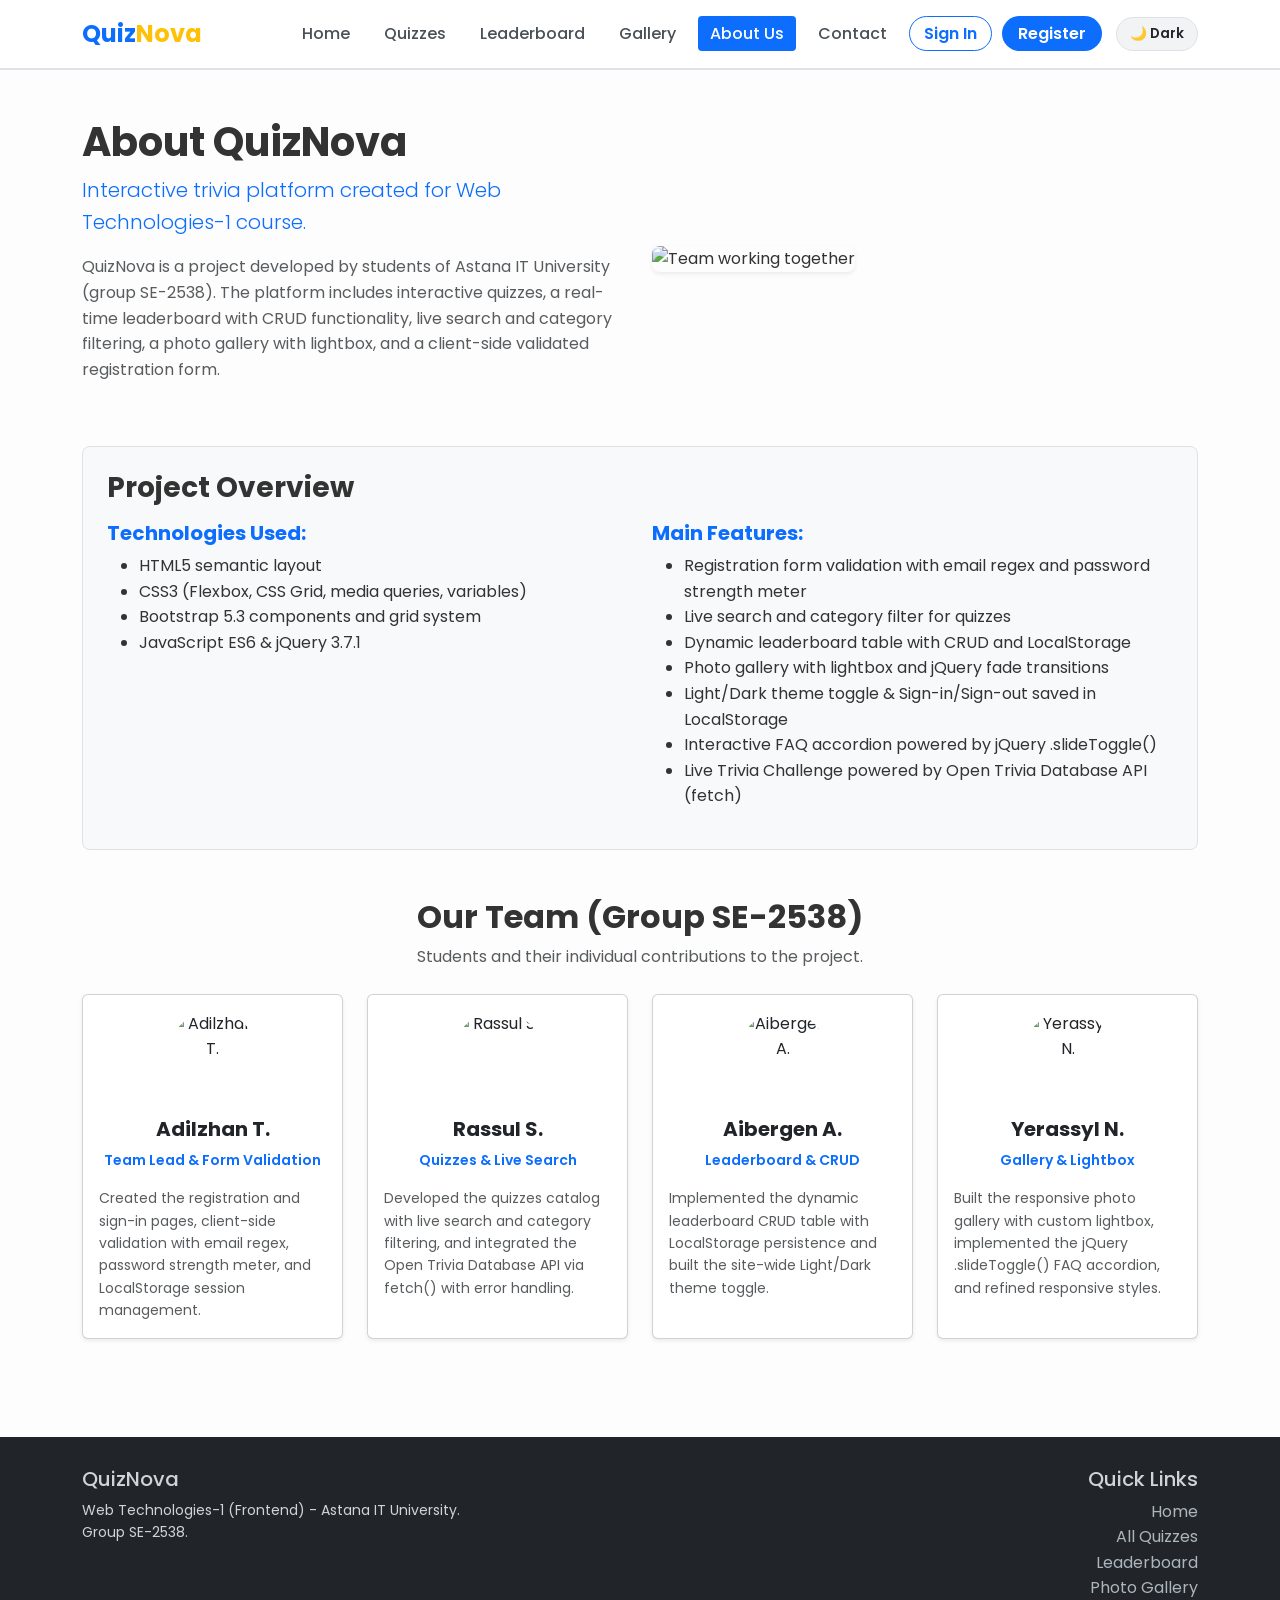
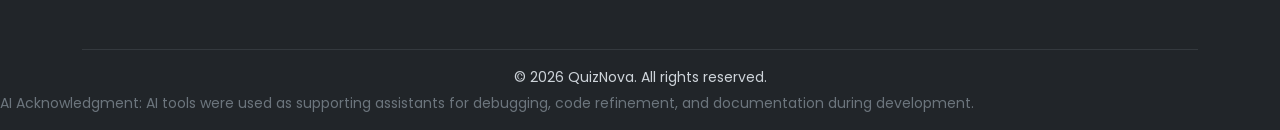
==== commit 82fd4a7b: "Update about.html" ====
--- a/about.html
+++ b/about.html
@@ -201,6 +201,9 @@
         &copy; 2026 QuizNova. All rights reserved.
       </div>
     </div>
+    <p class="small text-secondary mb-0 mt-1">
+  AI Acknowledgment: AI tools were used as supporting assistants for debugging, code refinement, and documentation during development.
+</p>
   </footer>
 
   <script src="https://code.jquery.com/jquery-3.7.1.min.js"></script>
--- a/css/style.css
+++ b/css/style.css
@@ -1,10 +1,4 @@
-/* ========================================================
-   PROJECT: AITU QuizHub (Quiz & Trivia Website)
-   CSS Stylesheet: /css/style.css
-   Course: Web Technologies-1 (Frontend) - Astana IT University
-   ======================================================== */
-
-/* 1. CSS VARIABLES (:root) - Требование: минимум 3 переменные */
+
 :root {
   --primary-color: #0d6efd;
   --primary-hover: #0b5ed7;
@@ -15,7 +9,6 @@
   --border-color: #dee2e6;
 }
 
-/* 2. BASE STYLES & GOOGLE FONTS */
 * {
   box-sizing: border-box;
   margin: 0;
@@ -33,10 +26,9 @@
 }
 
 main {
-  flex: 1; /* Чтобы подвал всегда был прижат к низу страницы */
-}
-
-/* 3. HEADER & NAVIGATION (FLEXBOX) - Требование: Flexbox в header */
+  flex: 1; 
+}
+
 .custom-header {
   background-color: #ffffff;
   border-bottom: 2px solid var(--border-color);
@@ -75,7 +67,6 @@
   transition: all 0.2s ease;
 }
 
-/* :hover и :focus на ссылках навигации */
 .custom-nav a:hover,
 .custom-nav a:focus {
   color: var(--primary-color);
@@ -88,7 +79,6 @@
   background-color: var(--primary-color);
 }
 
-/* 4. HERO SECTION */
 .hero-section {
   background: linear-gradient(135deg, #0d6efd 0%, #004085 100%);
   color: #ffffff;
@@ -97,7 +87,6 @@
   margin-bottom: 40px;
 }
 
-/* 5. FLEXBOX STATS BLOCK - Демонстрация Flexbox */
 .stats-flex-container {
   display: flex;
   justify-content: space-around;
@@ -122,7 +111,6 @@
   color: var(--primary-color);
 }
 
-/* 6. CSS GRID - Требование: Layout with Grid */
 .quizzes-grid {
   display: grid;
   grid-template-columns: repeat(3, 1fr);
@@ -130,9 +118,8 @@
   margin-top: 25px;
 }
 
-/* 7. POSITIONING (RELATIVE & ABSOLUTE) - Требование: позиционирование */
 .quiz-card-wrapper {
-  position: relative; /* Относительное позиционирование для родителя */
+  position: relative; 
   background: #ffffff;
   border: 1px solid var(--border-color);
   border-radius: 10px;
@@ -146,7 +133,7 @@
 }
 
 .quiz-badge {
-  position: absolute; /* Абсолютное позиционирование для бейджа */
+  position: absolute; 
   top: 15px;
   right: 15px;
   background-color: var(--secondary-color);
@@ -158,7 +145,6 @@
   text-transform: uppercase;
 }
 
-/* POSITIONING (FIXED) - Плавающая кнопка помощи / наверх */
 .floating-back-btn {
   position: fixed;
   bottom: 20px;
@@ -182,7 +168,6 @@
   color: #ffffff;
 }
 
-/* 8. BUTTONS (:hover & :focus) */
 .custom-btn {
   background-color: var(--primary-color);
   color: #ffffff;
@@ -205,7 +190,6 @@
   outline: 3px solid rgba(13, 110, 253, 0.4);
 }
 
-/* 9. PSEUDO-CLASS :nth-child() - Требование: стилизация таблицы лидеров */
 .leaderboard-table {
   width: 100%;
   border-collapse: collapse;
@@ -236,13 +220,11 @@
   background-color: #e2edff;
 }
 
-/* Выделение первого места золотым цветом через :nth-child(1) */
 .leaderboard-table tbody tr:nth-child(1) td:first-child {
   font-weight: bold;
   color: #d4a000;
 }
 
-/* 10. FOOTER STYLING */
 .custom-footer {
   background-color: var(--dark-bg);
   color: #ced4da;
@@ -259,12 +241,10 @@
   color: #ffffff;
 }
 
-/* 11. RESPONSIVE DESIGN (@media queries) - Требование: минимум 2 брейкпоинта */
-
-/* Брейкпоинт 1: Планшеты (меньше 992px) */
+
 @media (max-width: 992px) {
   .quizzes-grid {
-    grid-template-columns: repeat(2, 1fr); /* 2 колонки вместо 3 */
+    grid-template-columns: repeat(2, 1fr); 
   }
 
   .hero-section h1 {
@@ -272,9 +252,7 @@
   }
 }
 
-/* Брейкпоинт 2: Мобильные телефоны (меньше 768px) */
 @media (max-width: 768px) {
-  /* Меню перестраивается в колонку */
   .header-container {
     flex-direction: column;
     gap: 15px;
@@ -288,7 +266,7 @@
   }
 
   .quizzes-grid {
-    grid-template-columns: 1fr; /* 1 колонка на смартфонах */
+    grid-template-columns: 1fr; 
   }
 
   .stats-flex-container {
@@ -653,9 +631,6 @@
 }
 
 
-/* ========================================================
-   FINAL PROJECT: THEME TOGGLE, AUTH UI, FAQ & LIVE API
-   ======================================================== */
 
 .header-container {
   gap: 16px;
@@ -744,7 +719,6 @@
   color: #ffffff;
 }
 
-/* FAQ ACCORDION (jQuery slideToggle) */
 .faq-section {
   max-width: 860px;
   margin: 0 auto;
@@ -818,7 +792,6 @@
   margin-bottom: 0;
 }
 
-/* LIVE TRIVIA API SECTION */
 .live-api-section {
   background-color: #f8f9fa;
   border: 1px solid var(--border-color);
@@ -881,7 +854,6 @@
   font-weight: 600;
 }
 
-/* DARK THEME */
 body.dark-theme,
 [data-theme="dark"] body {
   background-color: #111622;
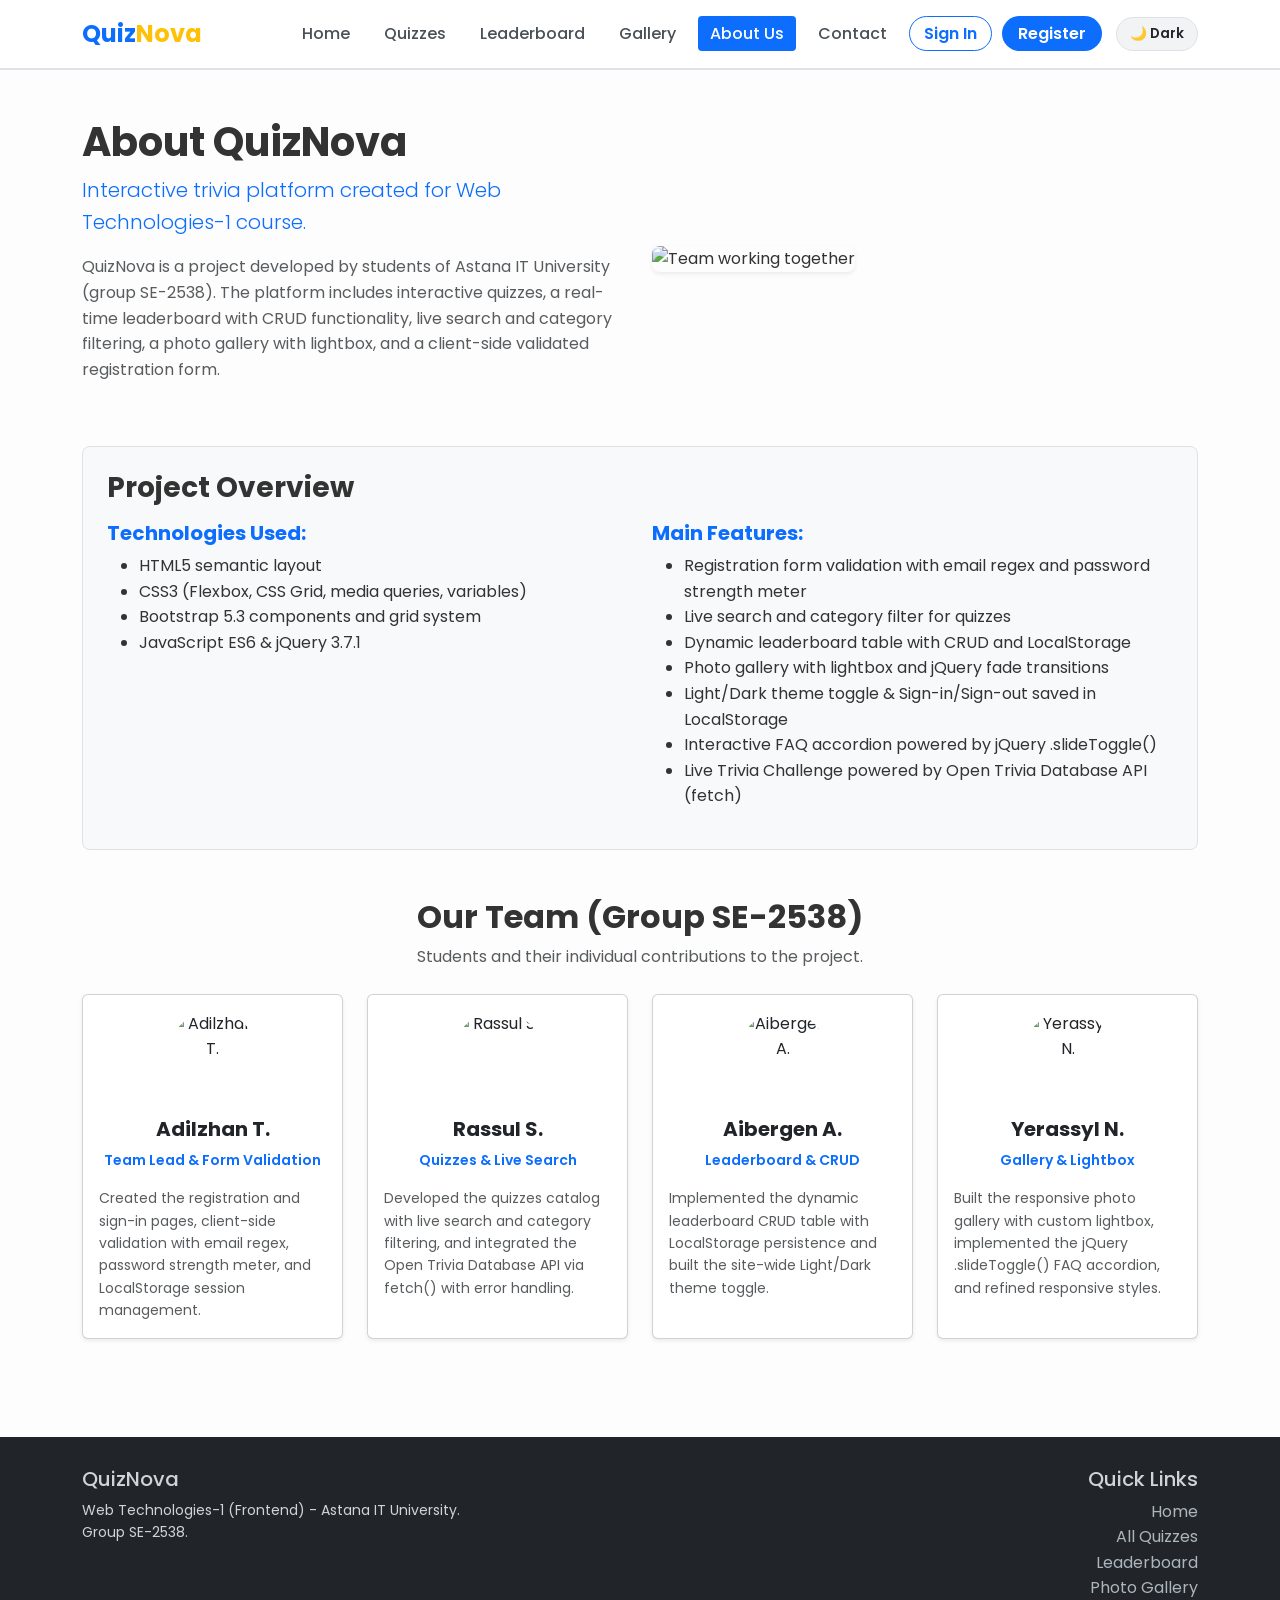
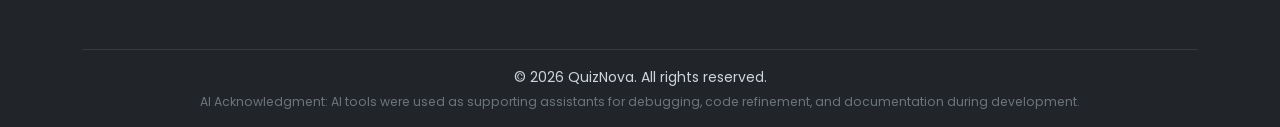
==== commit b7174c05: "Include AI acknowledgment in footer Added AI acknowledgment paragraph in footer." ====
--- a/about.html
+++ b/about.html
@@ -199,11 +199,12 @@
       <hr class="border-secondary">
       <div class="text-center small">
         &copy; 2026 QuizNova. All rights reserved.
-      </div>
-    </div>
+        
     <p class="small text-secondary mb-0 mt-1">
   AI Acknowledgment: AI tools were used as supporting assistants for debugging, code refinement, and documentation during development.
 </p>
+      </div>
+    </div>
   </footer>
 
   <script src="https://code.jquery.com/jquery-3.7.1.min.js"></script>
